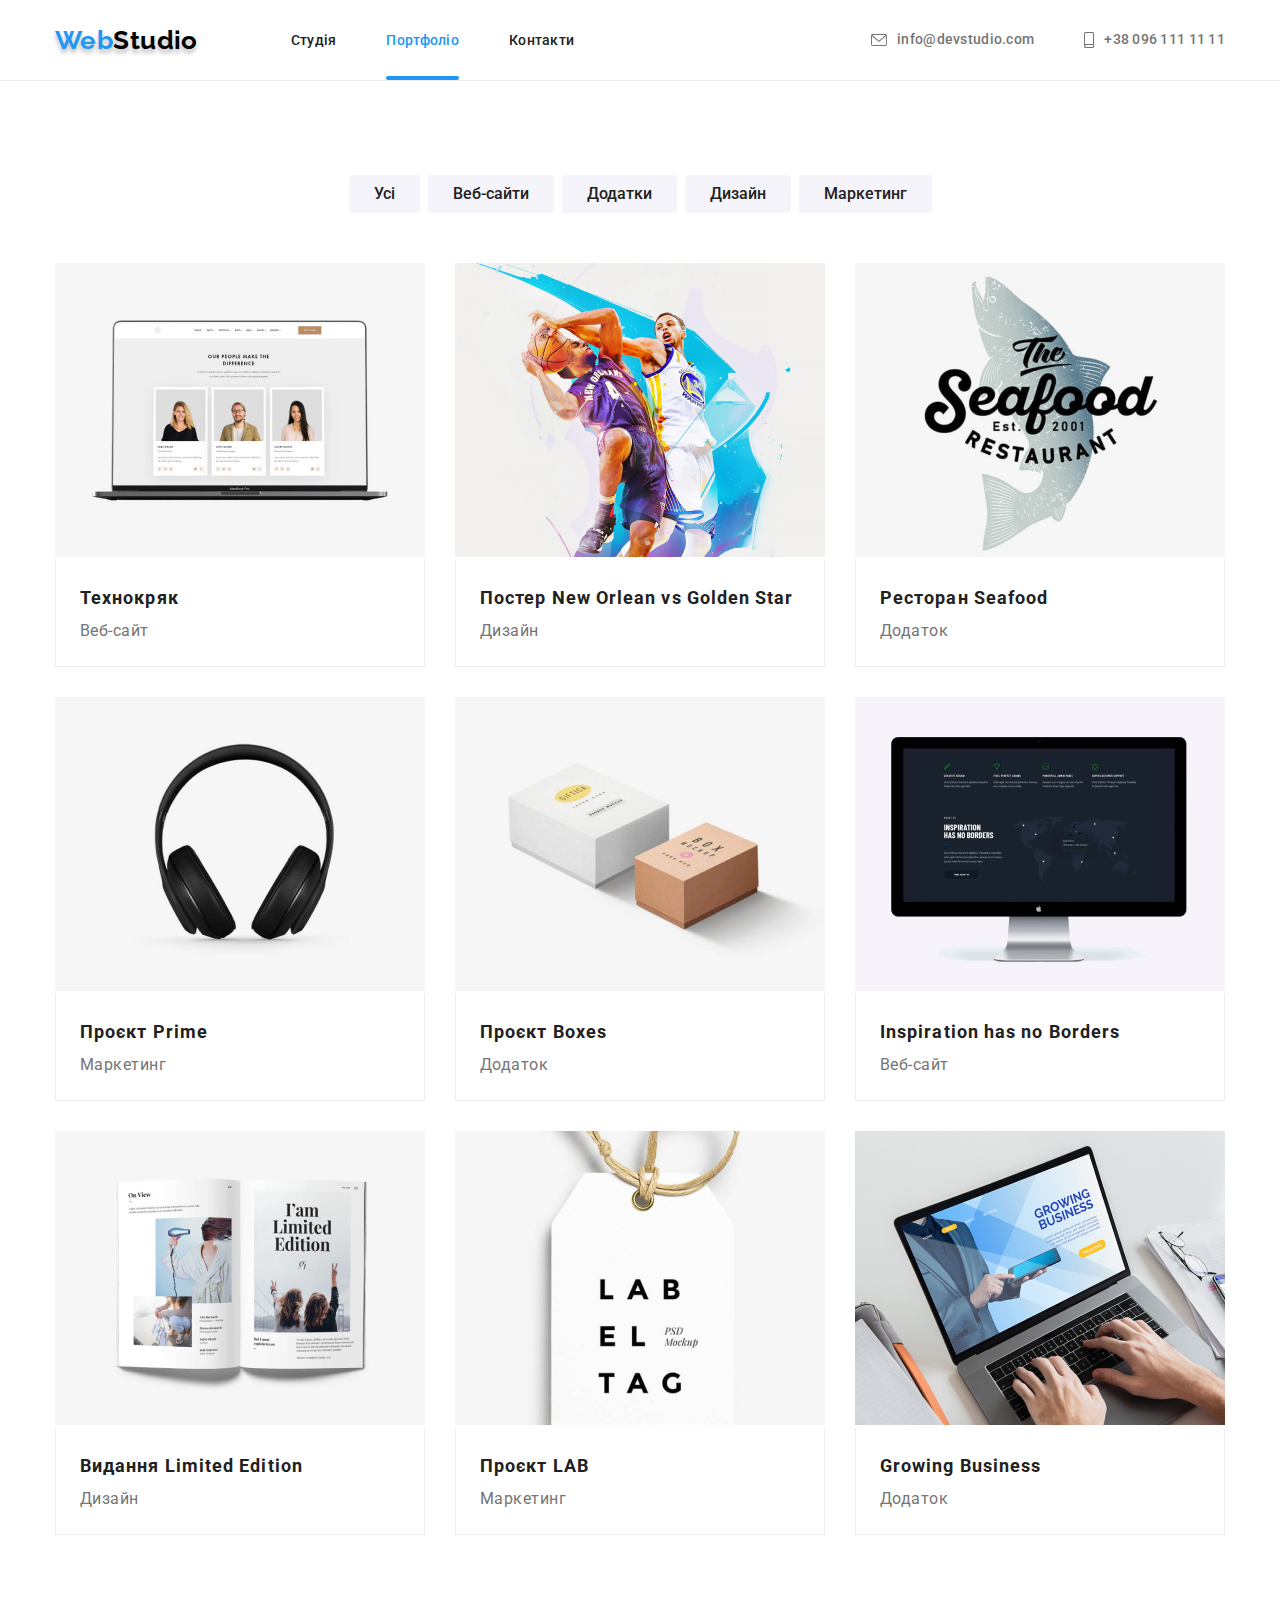
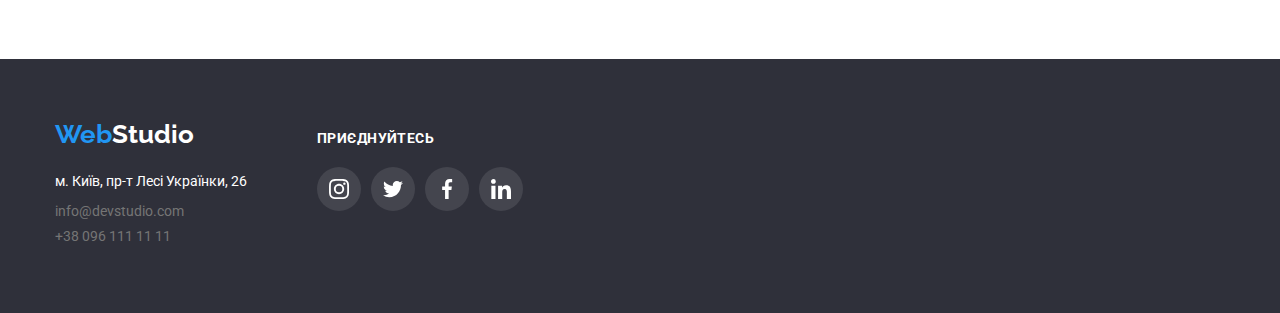
==== portfolio.html @ 971f9acd "hw6" ====
<!DOCTYPE html>
<html lang="uk">
  <head>
    <meta charset="UTF-8" />
    <meta http-equiv="X-UA-Compatible" content="IE=edge" />
    <meta name="viewport" content="width=device-width, initial-scale=1.0" />
    <title>Document</title>
    <link
      href="https://fonts.googleapis.com/css2?family=Raleway:wght@700&family=Roboto:wght@400;500;700;900&display=swap"
      rel="stylesheet"
    />
    <link
      rel="stylesheet"
      href="https://cdnjs.cloudflare.com/ajax/libs/modern-normalize/1.1.0/modern-normalize.min.css"
    />
    <link rel="stylesheet" href="./ccs/styles.css" />
  </head>
  <body>
    <!-- Шапка -->
    <header class="page-header">
      <div class="container">
        <nav class="nav-item">
          <a class="logo" href="./index.html"
            ><span class="web-header">Web</span>Studio</a
          >

          <ul class="header-list">
            <li class="list-link">
              <a class="link " href="./index.html">Студія</a>
            </li>
            <li class="list-link">
              <a class="link current" href="./portfolio.html">Портфоліо</a>
            </li>
            <li class="list-link">
              <a class="link" href="#Контакти">Контакти</a>
            </li>
          </ul>

          <ul class="header-contact">
            <li class="cont-link">
   <a class="link-contact" href="mailto:info@devstudio.com"
                >  <svg class="envelope" width="16" height="12"> 
                  <use href="./images/sprite.icon.svg#icon-envelope"></use>
                </svg> info@devstudio.com</a>
            </li>
            <li class="cont-link">
              
              <a class="link-contact" href="tel:+380961111111"> <svg class="smartphone" width="10" height="16"> 
                <use href="./images/sprite.icon.svg#icon-smartphone" ></use>
              </svg>
                +38 096 111 11 11</a
              >
            </li>
          </ul>
        </nav>
      </div>
    </header>
    <!-- Портфоліо -->
    <main>
      <section class="section-portfolio">
        <div class="container">
          <h1 class="portfolio">Портфоліо</h1>
          <ul class="portfolio-container">
            <li class="btn-list">
              <button type="button" class="btn-portfolio">Усі</button>
            </li>
            <li class="btn-list">
              <button type="button" class="btn-portfolio">Веб-сайти</button>
            </li>
            <li class="btn-list">
              <button type="button" class="btn-portfolio">Додатки</button>
            </li>
            <li class="btn-list">
              <button type="button" class="btn-portfolio">Дизайн</button>
            </li>
            <li class="btn-list">
              <button type="button" class="btn-portfolio">Маркетинг</button>
            </li>
          </ul>
         
          <ul class="container-img">
            
           <li class="li-image">
            
            <a href="" class="link-image">
          <div class="thumb">
             <img
                class="img-porfolio"
                src="./imagesportfolio/Portfolio1.jpg"
                alt="Технокряк"
                width="370"
              />  
              <div class="container-hover">
                <p class="text-hover"> Ресурс пропонує комплексні пропозиції з різним рівнем функціоналу та сервісів. Все це дозволить відвідувачу отримати вичерпні відомості про компанію чи приватну особу.</p>
              </div> 
            </div>
              <div class="container-text">
                <h2 class="portfolio-list">Технокряк</h2>
                <p class="port-text">Веб-сайт</p>
              </div>
             </a>
            </li>
          
          
            <li class="li-image">
              <a href="" class="link-image ">
                <div class="thumb">   
                  <img
                class="img-porfolio"
                src="./imagesportfolio/Portfolio2.jpg"
                alt="Постер New Orlean vs Golden Star"
                width="370"
              /> 
              <div class="container-hover">
                <p class="text-hover"> Ресурс пропонує комплексні пропозиції з різним рівнем функціоналу та сервісів. Все це дозволить відвідувачу отримати вичерпні відомості про компанію чи приватну особу.</p>
              </div>
             </div>
              <div class="container-text">
                <h2 class="portfolio-list">Постер New Orlean vs Golden Star</h2>
                <p class="port-text">Дизайн</p>
              </div> 
            </a>
            </li>
                
               <li class="li-image"> 
                <a href="" class="link-image">
                  <div class="thumb">   
                     <img
                class="img-porfolio"
                src="./imagesportfolio/Portfolio3.jpg"
                alt="Ресторан Seafood"
                width="370"
              />  <div class="container-hover">
                <p class="text-hover"> Ресурс пропонує комплексні пропозиції з різним рівнем функціоналу та сервісів. Все це дозволить відвідувачу отримати вичерпні відомості про компанію чи приватну особу.</p>
              </div>
             </div>
              <div class="container-text">
                <h2 class="portfolio-list">Ресторан Seafood</h2>
                <p class="port-text">Додаток</p>
              </div> 
             </a>
            </li> 
               
            <li class="li-image">   
                <a href="" class="link-image">
        <div class="thumb"> 
                       <img
                class="img-porfolio"
                src="./imagesportfolio/Portfolio4.jpg"
                alt="Проєкт Prime"
                width="370"
              /> 
              <div class="container-hover">
                <p class="text-hover"> Ресурс пропонує комплексні пропозиції з різним рівнем функціоналу та сервісів. Все це дозволить відвідувачу отримати вичерпні відомості про компанію чи приватну особу.</p>
              </div> 
            </div>
              <div class="container-text">
                <h2 class="portfolio-list">Проєкт Prime</h2>
                <p class="port-text">Маркетинг</p>
              </div> 
                </a>
            </li> 
                  <li class="li-image">
                    <a href="" class="link-image">
                    
                      <div class="thumb">    <img
                class="img-porfolio"
                src="./imagesportfolio/Portfolio5.jpg"
                alt="Проєкт Boxes"
                width="370"
              /> <div class="container-hover">
                <p class="text-hover"> Ресурс пропонує комплексні пропозиції з різним рівнем функціоналу та сервісів. Все це дозволить відвідувачу отримати вичерпні відомості про компанію чи приватну особу.</p>
              </div> </div>
              <div class="container-text">
                <h2 class="portfolio-list">Проєкт Boxes</h2>
                <p class="port-text">Додаток</p>
              </div> 
                </a> 
            </li> 
                <li class="li-image">  
                  <a href="" class="link-image">
        
                    <div class="thumb">    <img
                class="img-porfolio"
                src="./imagesportfolio/Portfolio6.jpg"
                alt="Inspiration has no Borders"
                width="370"
              /> <div class="container-hover">
                <p class="text-hover"> Ресурс пропонує комплексні пропозиції з різним рівнем функціоналу та сервісів. Все це дозволить відвідувачу отримати вичерпні відомості про компанію чи приватну особу.</p>
              </div> </div>
              <div class="container-text">
                <h2 class="portfolio-list">Inspiration has no Borders</h2>
                <p class="port-text">Веб-сайт</p>
              </div> 
                </a>
            </li> 
                    <li class="li-image">  
                      <a href="" class="link-image">
                  
                        <div class="thumb">    <img
                class="img-porfolio"
                src="./imagesportfolio/Portfolio7.jpg"
                alt="Видання Limited Edition"
                width="370"
              /> <div class="container-hover">
                <p class="text-hover"> Ресурс пропонує комплексні пропозиції з різним рівнем функціоналу та сервісів. Все це дозволить відвідувачу отримати вичерпні відомості про компанію чи приватну особу.</p>
              </div> </div>
              <div class="container-text">
                <h2 class="portfolio-list">Видання Limited Edition</h2>
                <p class="port-text">Дизайн</p>
              </div>  
                </a> 
            </li> 
                <li class="li-image"> 
                  <a href="" class="link-image">
                 
                    <div class="thumb">    <img
                class="img-porfolio"
                src="./imagesportfolio/Portfolio8.jpg"
                alt="Проєкт LAB"
                width="370"
              /> <div class="container-hover">
                <p class="text-hover"> Ресурс пропонує комплексні пропозиції з різним рівнем функціоналу та сервісів. Все це дозволить відвідувачу отримати вичерпні відомості про компанію чи приватну особу.</p>
              </div> </div>
              <div class="container-text">
                <h2 class="portfolio-list">Проєкт LAB</h2>
                <p class="port-text">Маркетинг</p>
              </div>  
               </a>
            </li> 
               <li class="li-image">
                <a href="" class="link-image">
              
                  <div class="thumb">    <img
                class="img-porfolio"
                src="./imagesportfolio/Portfolio9.jpg"
                alt="Portfolio9"
                width="370"
              /> <div class="container-hover">
                <p class="text-hover"> Ресурс пропонує комплексні пропозиції з різним рівнем функціоналу та сервісів. Все це дозволить відвідувачу отримати вичерпні відомості про компанію чи приватну особу.</p>
              </div> </div>
              <div class="container-text">
                <h2 class="portfolio-list">Growing Business</h2>
                <p class="port-text">Додаток</p>
              </div> 
                </a>
            </li>  
          </ul>
        </div>
      </section>
    </main>
    <!-- Подвал -->
    <footer class="page-footer">
      <div class="container foot">
        <div class="flex-footer">
        <h2 class="contact" id="Контакти">Контакти</h2>
       <a href="./index.html" class="logo-footer"
          ><span class="web-footer">Web</span>Studio
        </a>
        <address>
          <ul>
            <li class="footer-list">
              <a
                class="link-map"
                href="https://goo.gl/maps/yUmWzMXda3bKCHeP6"
                target="_blank"
                rel="noreferrer noopener"
              >
                м. Київ, пр-т Лесі Українки, 26
              </a>
            </li>
            <li class="footer-list">
              <a class="link-mail" href="mailto:info@devstudio.com"
                >info@devstudio.com
              </a>
            </li>
            <li class="footer-list">
              <a class="link-footer" href="tel:+380961111111">
                +38 096 111 11 11
              </a>
            </li>
          </ul>
        </address>
      </div>
      <div class="join">
        <h3 class="social-title">приєднуйтесь</h3>
        <ul class="flex-icon-social">
          <li class="list-social">
            <a class="social-footer" href="">
              <svg class="social-link" width="20" height="20">
                <use href="./images/sprite.icon.svg#icon-instagram"> </use> </svg> </a>
          </li>
          <li class="list-social">
            <a class="social-footer" href="">
              <svg class="social-link" width="20" height="20">
                <use href="./images/sprite.icon.svg#icon-twitter"> </use> </svg> </a>
          </li>
          <li class="list-social">
            <a class="social-footer" href="">
              <svg class="social-link" width="20" height="20">
                <use href="./images/sprite.icon.svg#icon-facebook"> </use> </svg> </a>
          </li>
          <li class="list-social">
            <a class="social-footer" href="">
              <svg class="social-link" width="20" height="20">
                <use href="./images/sprite.icon.svg#icon-linkedin"> </use> </svg> </a>
          </li>
        </ul>
      </div></div>
    </footer>
  </body>
</html>
---- ccs/styles.css ----
:root {
  --primary-text-color: #212121;
  --text-color: #ffffff;
  --second-color-text: #757575;
  --also-text-color: #2196f3;
  --primary-background-color: #ffffff;
  --second-background-color: #f5f4fa;
  --background-color: #2f303a;
}
h1,
h2,
h3,
h4,
h5,
h6,
ul,
p {
  margin: 0;
}
ul {
  list-style: none;
  padding-left: 0;
}

body {
  font-family: roboto, sans-serif;
  color: var(--primary-text-color);
  background-color: var(--primary-background-color);
  font-size: 14px;
}

.container {
  width: 1200px;
  padding-left: 15px;
  padding-right: 15px;
  margin-left: auto;
  margin-right: auto;
}
/* Header */
.page-header {
  background-color: var(--primary-background-color);
  line-height: 1.17;
  font-weight: 500;
  letter-spacing: 0.03em;
  border-bottom: 1px solid #ececec;
}

.logo {
  margin-right: 93px;
  font-family: Raleway;
  font-size: 26px;
  font-weight: 700;
  line-height: 1.19;
  color: #000000;
  text-shadow: 0 4px 4px rgba(0, 0, 0, 0.25);
  text-decoration: none;
  
}

.logo:hover {
  
  text-decoration-color: var(--also-text-color);
}
.web-header {
  color: var(--also-text-color);
}

.nav-item {
  display: flex;
  align-items: center;
}
.header-list {
  display: flex;
}
.link {
  position: relative;
  padding: 32px 0;
  font-weight: 500;
  line-height: 1.14;
  letter-spacing: 0.02em;
  text-decoration: none;
  color: var(--primary-text-color);
  transition: color 250ms cubic-bezier(0.4, 0, 0.2, 1);
   
   
 
}
.list-link:not(:last-child) {
  margin-right: 50px;
}

.header-contact {
  display: flex;
  margin-left: auto;
}
.link-contact {
  display: flex;
  align-items:center;
  padding: 32px 0;
  font-weight: 500;
  line-height: 1.14;
  letter-spacing: 0.02em;
  text-decoration: none;
  color:var(--second-color-text);
  fill:var(--second-color-text);
  transition: color 250ms cubic-bezier(0.4, 0, 0.2, 1);
  }
.link:hover
 {
  color: var(--also-text-color);
  
}
.link:focus
 {
  color:var(--also-text-color);
 
}
.btn:focus {color: var(--text-color);}
.btn:hover {color: var(--text-color);}
.link-contact:hover,
.envelope:hover {
  fill: var(--also-text-color);
  color: var(--also-text-color);
}
.link-contact:focus,
.envelope:focus { fill: var(--also-text-color);
  color: var(--also-text-color);}

.cont-link:not(:first-child) {
  margin-left: 50px;
}
.smartphone:focus,
.envelope:focus {
  fill: var(--second-color-text);
}
.smartphone {
  margin-right: 10px;
 transition:  fill 250ms cubic-bezier(0.4, 0, 0.2, 1);
  
  
}
.envelope {
  margin-right: 10px;
  transition:  fill 250ms cubic-bezier(0.4, 0, 0.2, 1);
}


.nav-item .link.current {
  color: var(--also-text-color);
}
.link.current::after  {content:"";
  position: absolute;
  bottom: 0;
  display: block;
  width: 100%;
height: 4px;
   background: var(--also-text-color);
  border-radius: 2px;}


/* Hero */

.hero-section {
  padding-top: 200px;
  padding-bottom: 200px;
  max-width: 1600px;
  margin-right: auto;
  margin-left: auto;
  background-image: linear-gradient(
      to right,
      rgba(47, 48, 58, 0.4),
      rgba(47, 48, 58, 0.4)
    ),
    url(../images/hero.jpg);
  background-repeat: no-repeat;
  background-size:cover
}

.hero-title {
  text-transform: uppercase;
  padding-bottom: 30px;
  text-align: center;
  width: 696px;
  margin: 0 auto;
  font-size: 44px;
  font-weight: 900;
  color: var(--text-color);
  line-height: 1.36;
}

.btn {
  display: block;
  margin-left: auto;
  margin-right: auto;
  padding: 10px 32px;
  box-shadow: 0px 4px 4px rgba(0, 0, 0, 0.15);
  border-radius: 4px;
  color: var(--text-color);
  font-size: 16px;
  line-height: 1.87;
  font-weight: 700;
  background-color: var(--also-text-color);
  text-shadow: 0 4px 4px rgba(0, 0, 0, 0.25);
  cursor: pointer;
  border: 0;
}


.backdrop {position: fixed;
top:0;
left:0;
background: rgba(0, 0, 0, 0.2);
width: 100%;
height: 100%;
opacity: 1;
z-index: 1;
transition: opacity 250ms cubic-bezier(0.4, 0, 0.2, 1)}

.backdrop.is-hidden {opacity: 0;
pointer-events: none;
visibility: hidden;


}
.backdrop.is-hidden .modal 
{transform: translate(-50%, -50%) scale(0.9);}

.modal {position: absolute;
top:50%;
left:50%;
transform: translate(-50%, -50%) scale(1);
transition: transform 250ms cubic-bezier (0.4, 0, 0.2, 1);
background-color: var(--primary-background-color);
width: 528px;
height: 581px;
z-index: -1;
box-shadow: 0px 1px 3px rgba(0, 0, 0, 0.12), 0px 1px 1px rgba(0, 0, 0, 0.14), 0px 2px 1px rgba(0, 0, 0, 0.2);
border-radius: 4px;


}
.btn-close {display: flex;
  align-items: center;
  justify-content: center;
  position: absolute;
  right:8px;
  top:8px;
  width: 30px;
  height: 30px;
  background: #FFFFFF;
border: 1px solid rgba(0, 0, 0, 0.1);
border-radius: 50%;
cursor: pointer;

}
.vector {display: flex;
  align-items: center;
  justify-content: center;}


/* section-features */

.features-title {
  position: absolute;
  width: 1px;
  height: 1px;
  margin: -1px;
  border: 0;
  padding: 0;
  white-space: nowrap;
  clip-path: inset(100%);
  clip: rect(0 0 0 0);
  overflow: hidden;
}

.section-features {
  padding-bottom: 94px;
  padding-top: 94px;
}

.features-item {
  display: flex;
}

.features-list {
  display: block;
  margin-right: 30px;
  width: 270px;
}
.features-list:nth-child(4n) {
  margin-right: 0;
}

.features {
  font-size: 14px;
  margin: 0;
  margin-bottom: 10px;
  padding: 0;
  line-height: 1.17;
  font-weight: 700;
}

.features-text {
  letter-spacing: 0.03em;
  line-height: 1.71;
  font-weight: 400;
  color: rgba(117, 117, 117, 1);
}
.icon {
  display: flex;
  justify-content: center;
  align-items: center;
  background: #f5f4fa;
  border-radius: 4px;
  width: 270px;
  height: 120px;
  margin-bottom: 30px;
}
.icon-features {
  display: block;
  background-position: 50% 50%;
}

/* section-about */
.section-about {
  padding-bottom: 94px;
}
.about {
  display: block;
  text-align: center;
  margin-bottom: 50px;
  color: var(--primary-text-color);
  font-size: 36px;
  line-height: 1.17;
  font-weight: 700;
}
.about-list {
  display: flex;
}
.li-img {position: relative;
  display: block;
  margin-right: 30px;
}
.about-img {
  display: block;
}
.li-img:nth-child(3n) {
  margin-right: 0;
}
.text-about {position: absolute;
  bottom:0;
  width: 370px;
  height: 70px;
  padding-top: 27px;
  padding-bottom: 27px;
  font-weight: 700;
  font-size: 14px;
  line-height: 1.42;
  text-align: center;
  letter-spacing: 0.03em;
  text-transform: uppercase;
color:var(--text-color);
background: rgba(47, 48, 58, 0.8);}

/* Наша команда */

.section-staff {
  padding-top: 94px;
  padding-bottom: 94px;
  background-color: var(--second-background-color);
}
.our-staff {
  text-align: center;
  margin-bottom: 50px;
  color: var(--primary-text-color);
  font-size: 36px;
  font-weight: 700;
  line-height: 1.17;
}

.staff-list {
  display: flex;
  text-align: center;
}

.li-staff {
  display: block;
  margin-right: 30px;
}
.li-staff:nth-child(4n) {
  margin-right: 0;
}

.staff-img {
  display: block;
}
.staff-about {
  padding: 30px 0;

  background-color: var(--primary-background-color);
  box-shadow: 0px 1px 3px rgba(0, 0, 0, 0.12), 0px 1px 1px rgba(0, 0, 0, 0.14),
    0px 2px 1px rgba(0, 0, 0, 0.2);
  border-radius: 0px 0px 4px 4px;
}

.staff {
  display: block;
  font-size: 16px;
  font-weight: 500;
  line-height: 1.17;
  letter-spacing: 0.03em;
  margin-bottom: 10px;
}

.staff-text {
  display: block;
  color: var(--second-color-text);
  font-size: 16px;
  font-weight: 400;
  line-height: 1.17;
}

.flex-icon-social {
  display: flex;
  justify-content: center;
  margin-top: 16px;
  margin-left: 32px;
  margin-right: 32px;
}
.list-social {
  display: flex;
  margin-right: 10px;
  border-radius: 50%;
  
  
 
}
.list-social:nth-child(4) {
  margin-right: 0px;
}

.social {
  fill: #afb1b8;
  display: flex;
  align-items: center;
  justify-content: center;
  width: 44px;
  height: 44px;
  transition: background-color 250ms cubic-bezier(0.4, 0, 0.2, 1);
  border-radius: 50%;
}
.social:hover {
  fill: var(--second-background-color);
  background-color: var(--also-text-color);
  border-radius: 50%;
}
.social:focus {fill:var(--text-color);
  background-color: var(--also-text-color);
  border-radius: 50%;
}
.social-link { transition: fill 250ms cubic-bezier(0.4, 0, 0.2, 1);}

/* client */
.section-clients {
  padding-top: 94px;
  padding-bottom: 94px;
}
.client-title {
  text-align: center;
  margin-bottom: 50px;
  font-weight: 700;
  font-size: 36px;
  line-height: 1.16;
  letter-spacing: 0.03em;
}
.flex-client {
  display: flex;
  align-items: center;
  justify-content: center;
 
}
.list-client {
  display: flex;
  
  margin-right: 30px;
}
.list-client:nth-child(6) {
  margin-right: 0px;
}

.link-client {
  border: 1px solid #afb1b8;
  border-radius: 4px;
  display: flex;
  justify-content: center;
  align-items: center;
  width: 170px;
  height: 92px;
  fill: #afb1b8;
  transition: border 250ms cubic-bezier(0.4, 0, 0.2, 1)
}
.link-client:hover {
  fill: var(--also-text-color);
  border: 1px solid var(--also-text-color);
border-radius: 4px;
}
.link-client:focus {
  fill: var(--also-text-color);
  border: 1px solid var(--also-text-color);
border-radius: 4px;
}

.icon-clients {
  display: flex;
  width: 106px;
  height: 60px;
  justify-content: center;
  align-items: center;
  transition: fill 250ms cubic-bezier(0.4, 0, 0.2, 1);
}

/* section-portfolio  */
.portfolio {
  position: absolute;
  width: 1px;
  height: 1px;
  margin: -1px;
  border: 0;
  padding: 0;
  white-space: nowrap;
  clip-path: inset(100%);
  clip: rect(0 0 0 0);
  overflow: hidden;
}
.section-portfolio {
  display: flex;
  display: block;
  padding-top: 94px;
  padding-bottom: 94px;
}

.portfolio-container {
  display: flex;
  justify-content: center;
  margin-bottom: 50px;
}
.btn-list {
  display: block;
  margin-right: 8px;
}
.btn-list:nth-child(5n) {
  margin-right: 0;
}


.btn-portfolio {
  padding: 6px 25px;
  color: var(--primary-text-color);
  height: 38px;
  font-size: 16px;
  font-weight: 500;
  line-height: 1.62;
  background-color: var(--second-background-color);
  cursor: pointer;
  border: none;
  border-radius: 4px;
  transition: color 250ms cubic-bezier(0.4, 0, 0.2, 1), 
  background-color 250ms cubic-bezier(0.4, 0, 0.2, 1)
  
}
.btn-portfolio:hover {
  box-shadow: 0px 3px 1px rgba(0, 0, 0, 0.1), 0px 1px 2px rgba(0, 0, 0, 0.08),
    0px 2px 2px rgba(0, 0, 0, 0.12);
  color: var(--text-color);
  background-color: var(--also-text-color);
}
.btn-portfolio:focus  {
  box-shadow: 0px 3px 1px rgba(0, 0, 0, 0.1), 0px 1px 2px rgba(0, 0, 0, 0.08),
    0px 2px 2px rgba(0, 0, 0, 0.12);
  color: var(--text-color);
  background-color: var(--also-text-color);
}

.container-img {
  display: block;
  display: flex;
  flex-wrap: wrap;
  }

.link-image {
  position:relative;
  display: block;
  text-decoration: none;
  
  
}
.li-image {
  display: flex;
  display: block;
  margin-right: auto;
  margin-bottom: 30px;

}
 

.li-image:nth-child(3n) {
  margin-right: 0;
}


.portfolio-link {
  display: flex;
}
.img-portfolio {
  display: block;
  padding: 0;
  height: 294px;

 
}
.link-image:focus   {
  box-shadow: 0px 1px 1px rgba(0, 0, 0, 0.12), 0px 4px 4px rgba(0, 0, 0, 0.06), 1px 4px 6px rgba(0, 0, 0, 0.16);
  transition: box-shadow 250ms cubic-bezier(0.4, 0, 0.2, 1);  }
.link-image:hover { box-shadow: 0px 1px 1px rgba(0, 0, 0, 0.12), 0px 4px 4px rgba(0, 0, 0, 0.06), 1px 4px 6px rgba(0, 0, 0, 0.16);
  transition: box-shadow 250ms cubic-bezier(0.4, 0, 0.2, 1); 
  
}

.container-text {
  padding: 20px 24px;
  border-bottom: 1px solid #EEEEEE;
  border-left: 1px solid #EEEEEE;
  border-right: 1px solid #EEEEEE;
  
}
.portfolio-list {
  color:var(--primary-text-color);
  font-weight: 700;
  font-size: 18px;
  line-height: 2;
  letter-spacing: 0.06em;
}
.port-text {
  color: var(--second-color-text);
  font-weight: 400;
  font-size: 16px;
  line-height: 1.87;
  letter-spacing: 0.03em;
}
.thumb {position: relative;
  overflow: hidden;
  
}
.link-image:hover .container-hover {transform: translateY(0);}
.link-image:focus .container-hover {transform: translateY(0);}
.container-hover {
  position: absolute;
  top:0;
  left: 0;
  display: flex;
  align-items: center;
  height: 100%;
  padding: 0 24px;
  background: rgba(33, 150, 243, 0.9);
  transform: translateY(+100%);
  transition: transform 250ms cubic-bezier(0.4, 0, 0.2, 1);
}
.text-hover { font-weight: 400;
font-size: 18px;
line-height: 1.55;
letter-spacing: 0.03em;
color: var(--text-color)}


/* footer */
.page-footer {
  padding-top: 60px;
  padding-bottom: 60px;
  background-color: var(--background-color);
}
.flex-footer {
  margin-right: 70px;
}
.contact {
  position: absolute;
  width: 1px;
  height: 1px;
  margin: -1px;
  border: 0;
  padding: 0;
  white-space: nowrap;
  clip-path: inset(100%);
  clip: rect(0 0 0 0);
  overflow: hidden;
}

.logo-footer {
  display: block;
  margin-bottom: 20px;
  display: inline-block;
  font-family: Raleway, sans-serif;
  font-size: 26px;
  font-weight: 700;
  line-height: 1.19;
  color: #ffffff;
  text-decoration: none;
}
.web-footer {
  color: var(--also-text-color);
}
.footer-list {
  margin-bottom: 9px;
}
.link-map {
  display: inline-block;
  color: var(--text-color);
  font-weight: 400;
  line-height: 1.71;
  font-style: normal;
  text-decoration: none;
 transition: color 250ms cubic-bezier(0.4, 0, 0.2, 1);}

.link-footer,
.link-mail {
  transition: color 250ms cubic-bezier(0.4, 0, 0.2, 1);
  color: var(--second-color-text);
  font-style: normal;
  text-decoration: none;
  
}
.link-footer:hover,
.link-mail:hover,
.link-map:hover {
  color: var(--also-text-color);
}
.link-footer:focus,
.link-mail:focus,
.link-map:focus {
  color: var(--also-text-color);}
.foot {
  display: flex;
  align-items: baseline;
}
.social-title {
  font-size: 14px;
  text-transform: uppercase;
  font-weight: 700;
  line-height: 1.14;
  letter-spacing: 0.03em;
  color: var(--text-color);
}
.flex-icon-social {
  display: flex;
  margin-top: 20px;
  margin-left: 0;
  margin-right: 0;
}
.flex-icon-social:nth-child(4) {
  margin-right: 0;
}

.social-footer {
  fill: var(--text-color);
  display: flex;
  align-items: center;
  justify-content: center;
  width: 44px;
  height: 44px;
  background: rgba(255, 255, 255, 0.1);
  border-radius: 50%;
  transition: background-color 250ms cubic-bezier(0.4, 0, 0.2, 1)
}
.social-footer:hover {
  background-color: var(--also-text-color);
  border-radius: 50px;
}
.social-footer:focus {
  background-color: var(--also-text-color);
  border-radius: 50px;
}
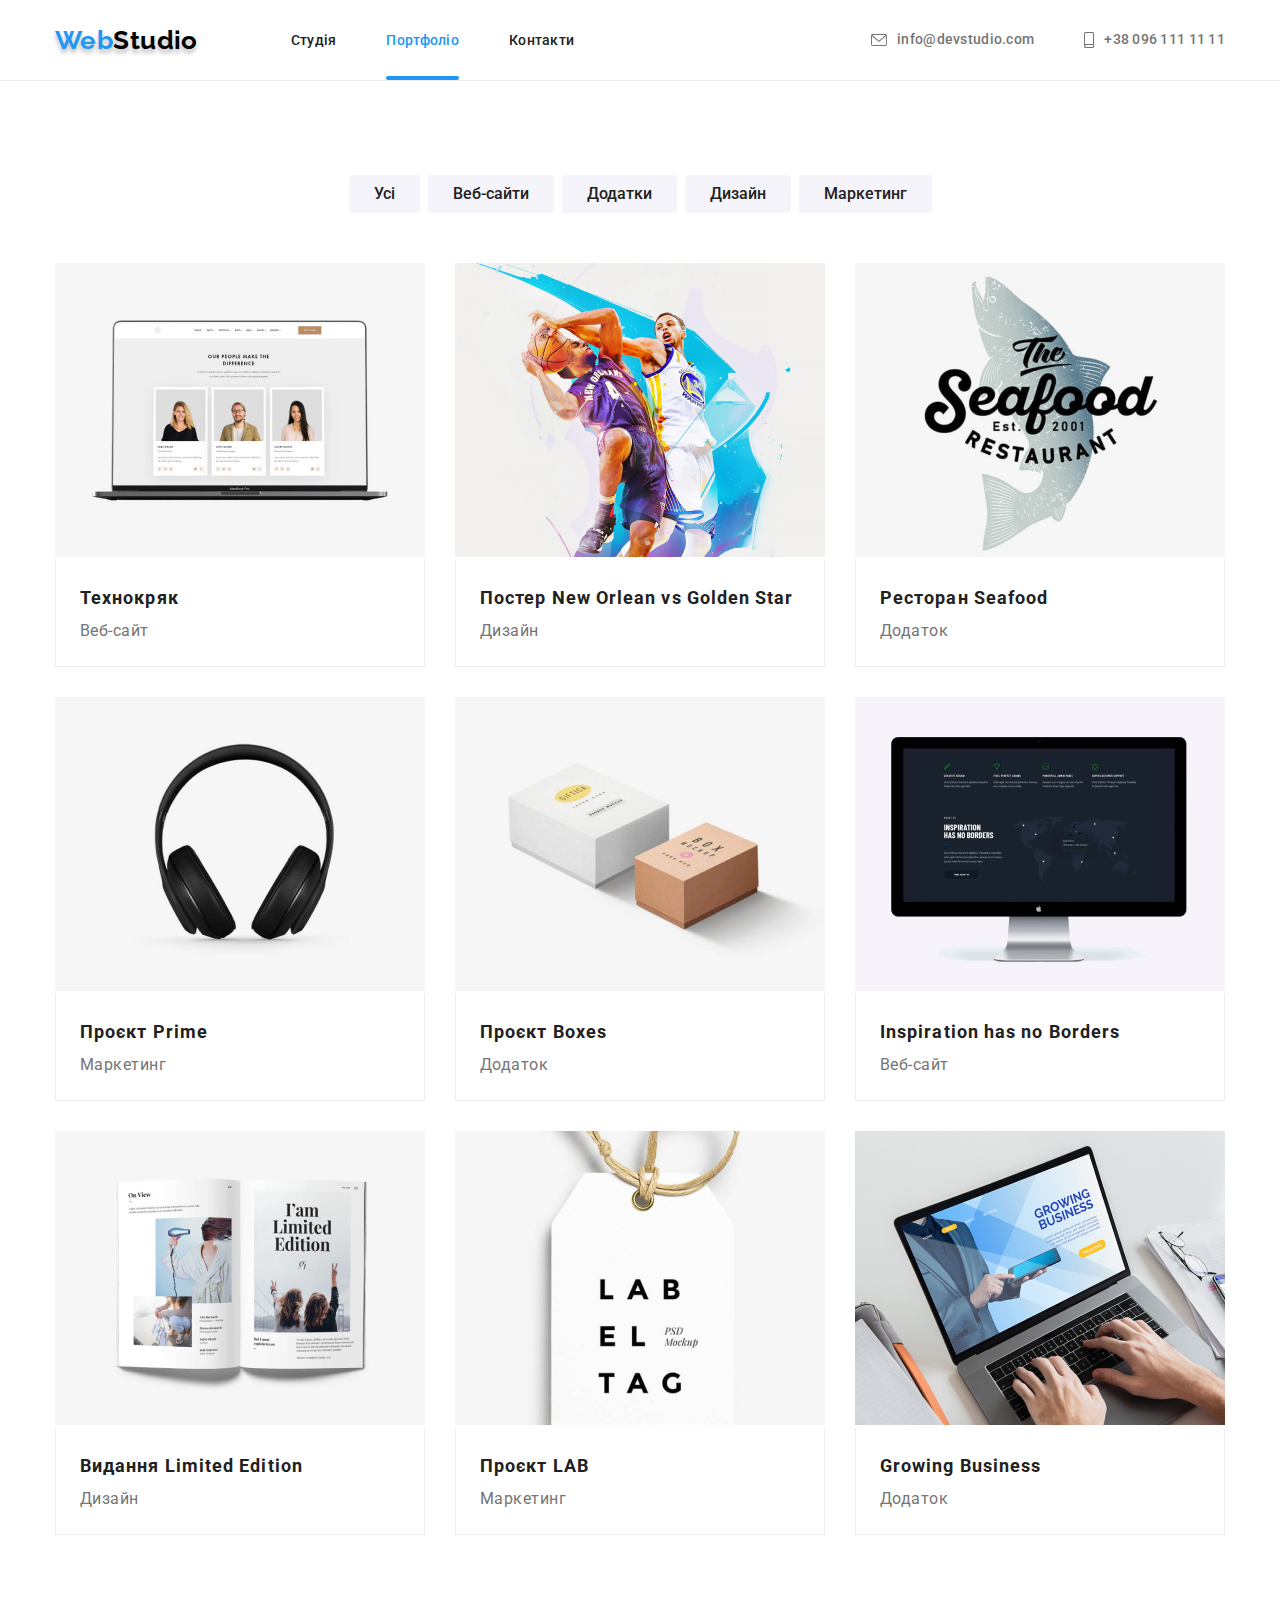
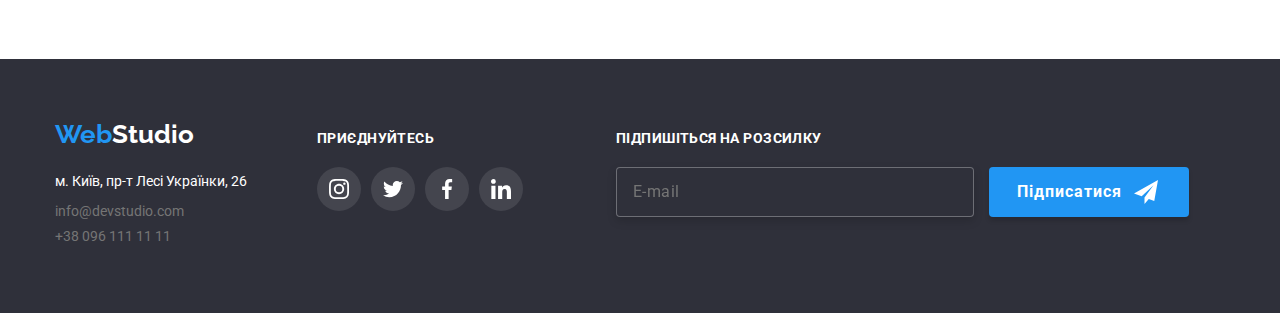
==== commit c3aaaa23: "addHW6" ====
--- a/portfolio.html
+++ b/portfolio.html
@@ -306,7 +306,21 @@
                 <use href="./images/sprite.icon.svg#icon-linkedin"> </use> </svg> </a>
           </li>
         </ul>
-      </div></div>
+      </div>
+      <div class="send">
+        <label class="send-label"> <span class="text-send">Підпишіться на розсилку</span>
+        </label>
+        <input class="send-input" type="email" name="email" placeholder="E-mail">
+        <button class="btn-send">
+        <span class="text-subscribe">  Підписатися </span>
+          <svg width="24" height="24">
+            <use href="./images/sprite-modal.svg#icon-icon-send"> </use>
+          </svg>
+        </button>
+            
+          </div>
+        </div>
+    
     </footer>
   </body>
 </html>
--- a/ccs/styles.css
+++ b/ccs/styles.css
@@ -203,8 +203,9 @@
   text-shadow: 0 4px 4px rgba(0, 0, 0, 0.25);
   cursor: pointer;
   border: 0;
-}
-
+  transition: background-color 250ms cubic-bezier(0.4, 0, 0.2, 1);
+}
+.btn:hover, .btn:focus {background-color: #188CE8;}
 
 .backdrop {position: fixed;
 top:0;
@@ -229,7 +230,6 @@
 top:50%;
 left:50%;
 transform: translate(-50%, -50%) scale(1);
-transition: transform 250ms cubic-bezier (0.4, 0, 0.2, 1);
 background-color: var(--primary-background-color);
 width: 528px;
 height: 581px;
@@ -237,8 +237,142 @@
 box-shadow: 0px 1px 3px rgba(0, 0, 0, 0.12), 0px 1px 1px rgba(0, 0, 0, 0.14), 0px 2px 1px rgba(0, 0, 0, 0.2);
 border-radius: 4px;
 
-
-}
+}
+.form {padding: 40px;
+
+}
+.form-title {
+font-weight: 700;
+text-align: center;
+font-size: 20px;
+line-height: 1.15;
+text-align: center;
+letter-spacing: 0.03em;
+color: var(--primary-text-color);
+margin-bottom: 12px;
+}
+.form-list {position: relative;}
+
+.form-list{display: flex;
+flex-direction: column;}
+
+.form-label {
+  display: flex;
+  flex-direction: column;
+  position: relative;
+  font-weight: 400;
+  font-size: 12px;
+  line-height: 1.17;
+letter-spacing: 0.01em;
+  color: var(--second-color-text);
+ 
+}
+.form-input {position: relative;
+ margin-bottom: 10px;
+  border: 1px solid rgba(33, 33, 33, 0.2);
+  border-radius: 4px;
+height: 40px;
+width: 100%;
+padding-top:11px;
+padding-bottom: 11px;
+padding-left: 42px;
+cursor: pointer;
+transition: border 250ms cubic-bezier(0.4, 0, 0.2, 1);
+}
+.form-text {display: block;
+  margin-bottom: 4px;}
+
+.icon-svg {
+ position: absolute; 
+ display: inline-block;
+ top:45%;
+ left:15px;
+ transition: fill 250ms cubic-bezier(0.4, 0, 0.2, 1);
+ }
+
+.form-input:focus ~.icon-svg {fill:var(--also-text-color)}
+.form-input:focus {outline: none;
+border:1px solid var(--also-text-color)
+;
+}
+.form-input:hover ~.icon-svg {fill:var(--also-text-color)}
+.form-input:hover {outline: none;
+border:1px solid var(--also-text-color)}
+.comment {
+  margin-bottom: 10px;
+  border: 1px solid rgba(33, 33, 33, 0.2);
+  border-radius: 4px;
+  width: 448px;
+  height: 120px;
+  resize:none;
+margin-bottom: 20px;
+padding: 10px;}
+.comment:focus, .comment:hover  {outline: none; 
+  border:1px solid var(--also-text-color);
+}
+
+
+.agreement {color: var(--also-text-color);
+  margin-left:4px;
+  
+}
+.checkbox {
+  display: flex;
+  align-items: center;
+  justify-content: center;
+margin-bottom: 30px;
+
+}
+.check-input {-webkit-appearance:none;
+  -moz-appearance:none;
+       appearance:none;
+position: absolute;}
+
+  
+.icon-check  {position: absolute;
+ top:10%;
+ margin-left: -16px;
+ width: 16px;
+ height: 15px;
+background-image: url(../images/icon-check.svg);
+background-repeat: no-repeat;
+cursor: pointer;
+transition: 250ms cubic-bezier(0.4, 0, 0.2, 1);
+}
+.check-input:checked + .icon-check{
+background-image: url(../images/icon-check-check.svg);
+width: 16px;
+height: 15px;
+background-origin: border-box;
+background-repeat: no-repeat;
+}
+ .text-agree {
+  display: flex;
+  font-weight: 400;
+  font-size: 14px;
+  line-height: 1.71;
+  letter-spacing: 0.03em;
+ padding-left: 8px;
+ cursor: pointer;
+ 
+ }
+ 
+.btn-check {display: block;
+  margin-left: auto;
+  margin-right: auto;
+  width: 200px;
+  height: 50px;
+  border: none;
+  background: var(--also-text-color);
+box-shadow: 0px 4px 4px rgba(0, 0, 0, 0.15);
+border-radius: 4px;
+color: var(--text-color);
+font-weight: 700;
+font-size: 16px;
+line-height: 1.9;
+cursor: pointer;}
+
+
 .btn-close {display: flex;
   align-items: center;
   justify-content: center;
@@ -251,12 +385,15 @@
 border: 1px solid rgba(0, 0, 0, 0.1);
 border-radius: 50%;
 cursor: pointer;
-
-}
+transition: fill 250ms cubic-bezier(0.4, 0, 0.2, 1);
+}
+
 .vector {display: flex;
   align-items: center;
   justify-content: center;}
 
+.btn-close:focus .vector {fill:var(--also-text-color)}
+.btn-close:hover .vector {fill:var(--also-text-color)}
 
 /* section-features */
 
@@ -741,6 +878,7 @@
   display: flex;
   align-items: baseline;
 }
+
 .social-title {
   font-size: 14px;
   text-transform: uppercase;
@@ -777,4 +915,59 @@
 .social-footer:focus {
   background-color: var(--also-text-color);
   border-radius: 50px;
+}
+
+
+.text-send {display: block;
+  margin-left: 93px;
+  margin-bottom: 20px;
+  font-weight: 700;
+  font-size: 14px;
+  line-height: 1.14;
+  letter-spacing: 0.03em;
+  text-transform: uppercase;
+color: var(--text-color);}
+.send-input {
+  display: inline-flex;
+ align-items: center;
+margin-left: 93px;
+margin-right: 12px;
+width: 358px;
+height: 50px;
+background-color: var(--background-color);
+border: 1px solid rgba(255, 255, 255, 0.3);
+filter: drop-shadow(0px 4px 4px rgba(0, 0, 0, 0.15));
+border-radius: 4px;
+outline: none;
+padding: 15px 16px;
+letter-spacing: 0.03em;
+    line-height: 1.25;
+    font-weight: 400;
+font-size: 16px;
+
+}
+.btn-send {
+  display: inline-flex;
+  align-items: center;
+text-align: center;
+  width: 200px;
+  height: 50px;
+  padding-top:10px;
+  padding-bottom: 10px;
+  padding-left: 28px;
+  background: var(--also-text-color);
+box-shadow: 0px 4px 4px rgba(0, 0, 0, 0.15);
+border-radius: 4px;
+border:none ;
+cursor: pointer;
+}
+
+.btn-send:hover,.btn-send:focus {transition: background-color 250ms cubic-bezier(0.4, 0, 0.2, 1);}
+.text-subscribe {
+  font-weight: 700;
+font-size: 16px;
+line-height: 1.9px;
+letter-spacing: 0.06em;
+color: var(--text-color);
+margin-right: 12px;
 }